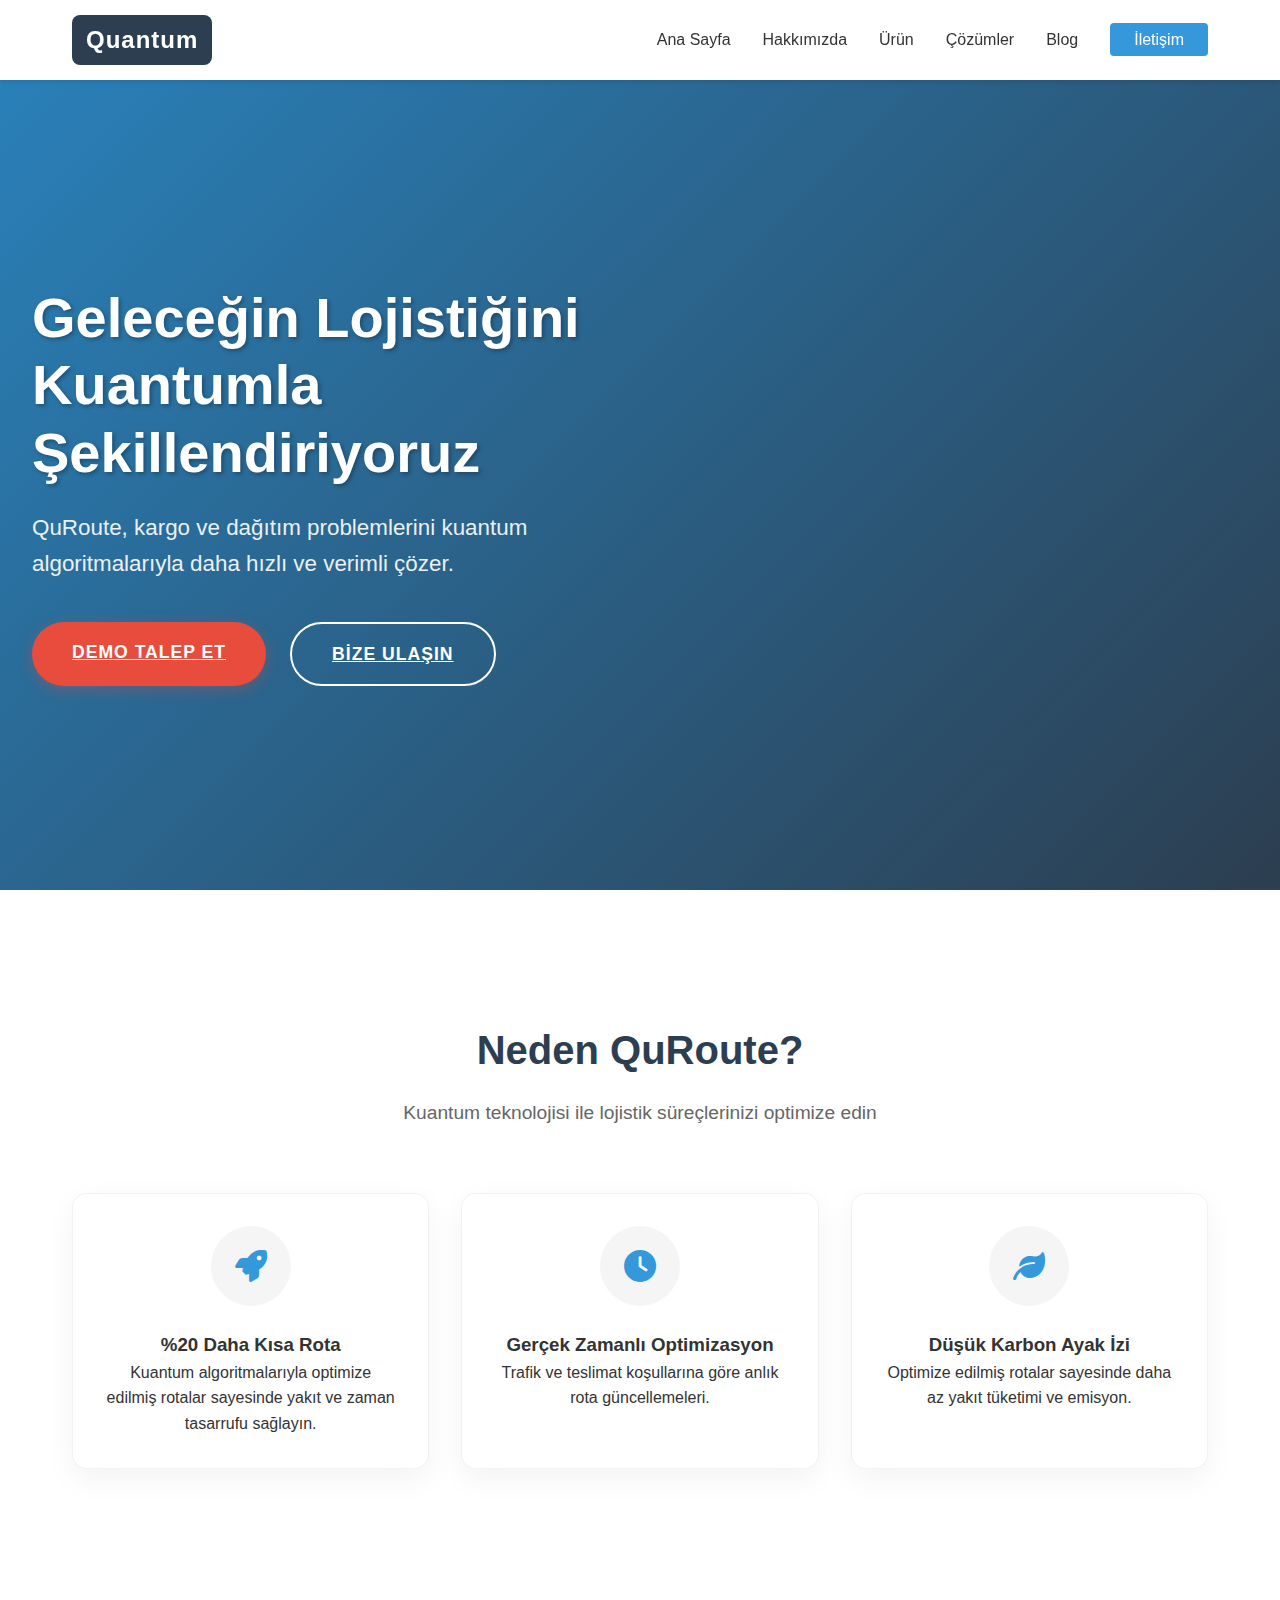
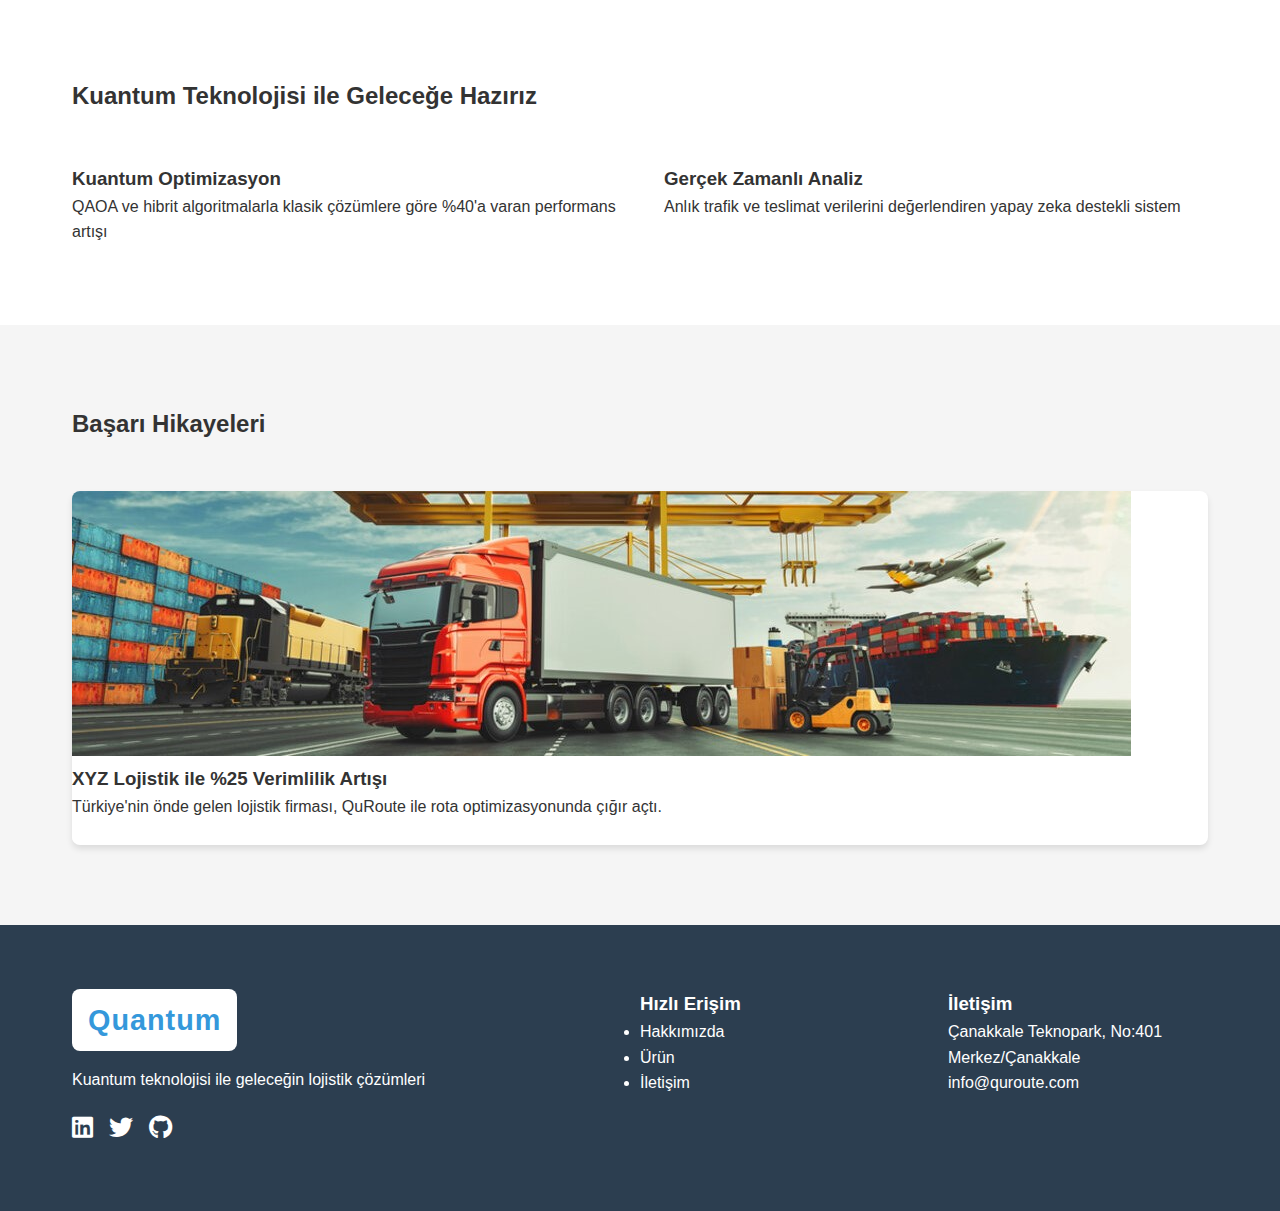
==== index.html @ 0e705e5c "Initial commit" ====
<!DOCTYPE html>
<html lang="tr">
<head>
    <meta charset="UTF-8">
    <meta name="viewport" content="width=device-width, initial-scale=1.0">
    <title>QuRoute - Kuantum Tabanlı Lojistik Optimizasyonu</title>
    <link rel="stylesheet" href="assets/css/styles.css">
    <link rel="stylesheet" href="assets/css/responsive.css">
    <link rel="stylesheet" href="https://cdnjs.cloudflare.com/ajax/libs/font-awesome/6.0.0/css/all.min.css">
</head>
<body>
    <script src="assets/js/nav-loader.js"></script>

    <header class="hero">
        <div class="hero-content">
            <h1>Geleceğin Lojistiğini Kuantumla Şekillendiriyoruz</h1>
            <p class="hero-subtitle">
                QuRoute, kargo ve dağıtım problemlerini kuantum algoritmalarıyla 
                daha hızlı ve verimli çözer.
            </p>
            <div class="cta-buttons">
                <a href="/pages/contact.html" class="btn btn-primary">Demo Talep Et</a>
                <a href="/pages/contact.html" class="btn btn-secondary">Bize Ulaşın</a>
            </div>
        </div>
        <div class="hero-visual">
            <!-- Kuantum efekt animasyonu için canvas element -->
            <canvas id="quantum-effect"></canvas>
        </div>
    </header>

    <section class="features">
        <div class="section-title">
            <h2>Neden QuRoute?</h2>
            <p>Kuantum teknolojisi ile lojistik süreçlerinizi optimize edin</p>
        </div>
        <div class="container">
            <div class="features-grid">
                <div class="feature-card">
                    <div class="feature-icon">
                        <i class="fas fa-rocket"></i>
                    </div>
                    <h3>%20 Daha Kısa Rota</h3>
                    <p>Kuantum algoritmalarıyla optimize edilmiş rotalar sayesinde yakıt ve zaman tasarrufu sağlayın.</p>
                </div>
                
                <div class="feature-card">
                    <div class="feature-icon">
                        <i class="fas fa-clock"></i>
                    </div>
                    <h3>Gerçek Zamanlı Optimizasyon</h3>
                    <p>Trafik ve teslimat koşullarına göre anlık rota güncellemeleri.</p>
                </div>
                
                <div class="feature-card">
                    <div class="feature-icon">
                        <i class="fas fa-leaf"></i>
                    </div>
                    <h3>Düşük Karbon Ayak İzi</h3>
                    <p>Optimize edilmiş rotalar sayesinde daha az yakıt tüketimi ve emisyon.</p>
                </div>
            </div>
        </div>
    </section>

    <section class="tech-overview">
        <div class="container">
            <h2>Kuantum Teknolojisi ile Geleceğe Hazırız</h2>
            <div class="tech-grid">
                <div class="tech-item">
                    <h3>Kuantum Optimizasyon</h3>
                    <p>QAOA ve hibrit algoritmalarla klasik çözümlere göre %40'a varan performans artışı</p>
                </div>
                <div class="tech-item">
                    <h3>Gerçek Zamanlı Analiz</h3>
                    <p>Anlık trafik ve teslimat verilerini değerlendiren yapay zeka destekli sistem</p>
                </div>
            </div>
        </div>
    </section>

    <section class="case-studies">
        <div class="container">
            <h2>Başarı Hikayeleri</h2>
            <div class="case-grid">
                <article class="case-card">
                    <img src="assets/images/case1.jpg" alt="Vaka Çalışması 1">
                    <h3>XYZ Lojistik ile %25 Verimlilik Artışı</h3>
                    <p>Türkiye'nin önde gelen lojistik firması, QuRoute ile rota optimizasyonunda çığır açtı.</p>
                    <a href="#" class="btn-secondary">Detayları İncele</a>
                </article>
                <!-- Diğer vaka çalışmaları -->
            </div>
        </div>
    </section>

    <script src="assets/js/main.js"></script>
    <script src="assets/js/quantum-animation.js"></script>
    <script src="assets/js/footer-loader.js"></script>
</body>
</html>
---- assets/css/styles.css ----
:root {
    --primary-color: #2c3e50;
    --secondary-color: #3498db;
    --accent-color: #e74c3c;
    --gradient-start: #2980b9;
    --gradient-end: #2c3e50;
    --text-color: #333;
    --light-bg: #f5f5f5;
    --white: #ffffff;
    --dark-overlay: rgba(0, 0, 0, 0.6);
}

* {
    margin: 0;
    padding: 0;
    box-sizing: border-box;
}

body {
    font-family: 'Inter', sans-serif;
    line-height: 1.6;
    color: var(--text-color);
}

.container {
    max-width: 1200px;
    margin: 0 auto;
    padding: 0 2rem;
}

/* Navigation Styles */
.main-nav {
    background: var(--white);
    padding: 0.8rem 0;
    box-shadow: 0 2px 5px rgba(0,0,0,0.1);
    position: fixed;
    top: 0;
    left: 0;
    right: 0;
    z-index: 1000;
    height: 80px;
}

.main-nav .container {
    display: flex;
    justify-content: space-between;
    align-items: center;
    height: 100%;
}

.logo {
    display: flex;
    align-items: center;
}

.nav-brand {
    background: var(--primary-color);
    padding: 6px 14px;
    border-radius: 8px;
    text-decoration: none;
    transition: all 0.3s ease;
}

.nav-brand .quantum-text {
    font-size: 1.5rem;
    font-weight: 700;
    color: white;
    letter-spacing: 1px;
}

.nav-brand:hover {
    transform: translateY(-2px);
    box-shadow: 0 5px 15px rgba(0, 0, 0, 0.1);
}

@media (max-width: 768px) {
    .nav-brand .quantum-text {
        font-size: 1.3rem;
    }
}

.nav-links {
    display: flex;
    gap: 2rem;
    list-style: none;
    align-items: center;
}

.nav-links a {
    text-decoration: none;
    color: var(--text-color);
    font-weight: 500;
    transition: color 0.3s ease;
}

/* Aktif menü öğesi stilleri */
.nav-links a.active {
    color: var(--secondary-color);
    font-weight: 600;
    position: relative;
}

.nav-links a.active::after {
    content: '';
    position: absolute;
    bottom: -4px;
    left: 0;
    width: 100%;
    height: 2px;
    background-color: var(--secondary-color);
}

/* Aktif contact butonu stili */
.nav-links a.btn-contact.active {
    background: var(--primary-color);
    color: var(--white) !important;
}

.btn-contact {
    background: var(--secondary-color);
    color: var(--white) !important;
    padding: 0.5rem 1.5rem;
    border-radius: 4px;
}

/* Hero Section Styles */
.hero {
    margin-top: 80px;
    min-height: 90vh;
    display: flex;
    align-items: center;
    background: linear-gradient(135deg, var(--gradient-start), var(--gradient-end));
    position: relative;
    color: white;
    padding: 2rem;
    overflow: hidden;
}

.hero::before {
    content: '';
    position: absolute;
    top: 0;
    left: 0;
    right: 0;
    bottom: 0;
    background: url('../images/hero-bg.jpg') center/cover;
    opacity: 0.15;
    z-index: 1;
}

.hero-content {
    position: relative;
    z-index: 2;
    max-width: 600px;
    animation: slideIn 1s ease-out;
}

.hero h1 {
    font-size: 3.5rem;
    font-weight: 800;
    margin-bottom: 1.5rem;
    line-height: 1.2;
    text-shadow: 2px 2px 4px rgba(0,0,0,0.3);
}

.hero-subtitle {
    font-size: 1.4rem;
    line-height: 1.6;
    margin-bottom: 2.5rem;
    opacity: 0.9;
}

.cta-buttons {
    display: flex;
    gap: 1.5rem;
}

.btn {
    padding: 1rem 2.5rem;
    border-radius: 50px;
    font-weight: 600;
    text-transform: uppercase;
    letter-spacing: 1px;
    transition: all 0.3s ease;
    font-size: 1.1rem;
}

.btn-primary {
    background: var(--accent-color);
    color: var(--white);
    box-shadow: 0 4px 15px rgba(231, 76, 60, 0.3);
}

.btn-primary:hover {
    transform: translateY(-2px);
    box-shadow: 0 6px 20px rgba(231, 76, 60, 0.4);
}

.btn-secondary {
    background: transparent;
    border: 2px solid var(--white);
    color: var(--white);
}

.btn-secondary:hover {
    background: var(--white);
    color: var(--primary-color);
}

/* Features Section Styles */
.features {
    padding: 8rem 0;
    background: var(--white);
}

.section-title {
    text-align: center;
    margin-bottom: 4rem;
}

.section-title h2 {
    font-size: 2.5rem;
    color: var(--primary-color);
    margin-bottom: 1rem;
}

.section-title p {
    font-size: 1.2rem;
    color: #666;
    max-width: 600px;
    margin: 0 auto;
}

.features-grid {
    display: grid;
    grid-template-columns: repeat(auto-fit, minmax(300px, 1fr));
    gap: 2rem;
    margin-top: 3rem;
}

.feature-card {
    background: var(--white);
    padding: 2.5rem;
    border-radius: 15px;
    box-shadow: 0 10px 30px rgba(0, 0, 0, 0.08);
    transition: all 0.3s ease;
    border: 1px solid rgba(0, 0, 0, 0.05);
}

.feature-card:hover {
    transform: translateY(-10px);
    box-shadow: 0 15px 40px rgba(0, 0, 0, 0.12);
}

.feature-icon {
    font-size: 2.5rem;
    color: var(--accent-color);
    margin-bottom: 1.5rem;
}

@keyframes slideIn {
    from {
        opacity: 0;
        transform: translateX(-50px);
    }
    to {
        opacity: 1;
        transform: translateX(0);
    }
}

/* Tech Overview Styles */
.tech-overview {
    padding: 5rem 0;
}

.tech-grid {
    display: grid;
    grid-template-columns: repeat(2, 1fr);
    gap: 3rem;
    margin-top: 3rem;
}

/* Case Studies Styles */
.case-studies {
    padding: 5rem 0;
    background: var(--light-bg);
}

.case-grid {
    display: grid;
    grid-template-columns: repeat(auto-fit, minmax(300px, 1fr));
    gap: 2rem;
    margin-top: 3rem;
}

.case-card {
    background: var(--white);
    border-radius: 8px;
    overflow: hidden;
    box-shadow: 0 4px 6px rgba(0, 0, 0, 0.1);
}

/* Footer Styles */
.main-footer {
    background: var(--primary-color);
    color: var(--white);
    padding: 4rem 0;
}

.footer-grid {
    display: grid;
    grid-template-columns: 2fr 1fr 1fr;
    gap: 3rem;
}

.footer-grid a {
    color: var(--white);
    text-decoration: none;
    transition: opacity 0.3s ease;
}

.footer-grid a:hover {
    opacity: 0.8;
}

.social-links {
    display: flex;
    gap: 1rem;
    margin-top: 1rem;
}

.social-links a {
    color: var(--white);
    font-size: 1.5rem;
}

/* Mobile menu styles */
.mobile-menu-btn {
    display: none;
    font-size: 1.5rem;
    cursor: pointer;
}

@media (max-width: 768px) {
    .mobile-menu-btn {
        display: block;
    }

    .nav-links {
        display: none;
        position: absolute;
        top: 100%;
        left: 0;
        right: 0;
        background: white;
        padding: 1rem;
        flex-direction: column;
        align-items: center;
        box-shadow: 0 2px 5px rgba(0,0,0,0.1);
    }

    .nav-links.active {
        display: flex;
    }

    .nav-links li {
        margin: 1rem 0;
    }
} 

/* Ana içerik için padding ekliyoruz */
main {
    padding-top: 80px;
}

.page-header {
    width: 100%;
    background: var(--primary-color);
    color: var(--white);
    padding: 3rem 2rem;
    text-align: center;
    margin-bottom: 3rem;
    position: relative;
    overflow: hidden;
}

.page-header .container {
    max-width: 800px;
    margin: 0 auto;
    position: relative;
    z-index: 2;
    padding: 1rem;
}

.page-header h1 {
    font-size: 2.5rem;
    margin-bottom: 1rem;
    line-height: 1.2;
    color: var(--white);
    font-weight: 600;
    text-shadow: 0 2px 4px rgba(0,0,0,0.1);
}

.page-header p {
    font-size: 1.1rem;
    opacity: 0.9;
    max-width: 600px;
    margin: 0 auto;
    color: var(--white);
    line-height: 1.5;
}

/* Sayfa başlığı arka plan efekti */
.page-header::before {
    content: '';
    position: absolute;
    top: 0;
    left: 0;
    right: 0;
    bottom: 0;
    background: linear-gradient(135deg, var(--gradient-start), var(--gradient-end));
    opacity: 0.1;
}

/* Responsive ayarlar */
@media (max-width: 768px) {
    .main-nav {
        height: 60px;
    }
    
    .page-header {
        padding: 2rem;
    }
    
    main {
        padding-top: 60px;
    }
    
    .page-header h1 {
        font-size: 2rem;
    }
    
    .page-header p {
        font-size: 1rem;
    }
} 

/* Solutions sayfası için özel stil */
.solutions-header {
    padding: 3rem 2rem;
    background: var(--primary-color);
    color: var(--white);
}

/* Contact sayfası için özel stil */
.contact-header {
    padding: 3rem 2rem;
    background: var(--primary-color);
    color: var(--white);
} 

/* Header stats */
.header-stats {
    display: flex;
    justify-content: center;
    gap: 3rem;
    margin-top: 2rem;
}

.header-stats .stat-item {
    background: rgba(255, 255, 255, 0.1);
    padding: 1.5rem 2rem;
    border-radius: 10px;
    backdrop-filter: blur(10px);
}

.header-stats .stat-number {
    display: block;
    font-size: 2.5rem;
    font-weight: 700;
    margin-bottom: 0.5rem;
}

.header-stats .stat-label {
    font-size: 1rem;
    opacity: 0.9;
}

/* Vision Mission Cards */
.vision-box, .mission-box {
    position: relative;
    background: white;
    padding: 3rem;
    border-radius: 15px;
    box-shadow: 0 10px 30px rgba(0, 0, 0, 0.05);
    transition: all 0.3s ease;
    overflow: hidden;
}

.card-overlay {
    position: absolute;
    top: 0;
    left: 0;
    right: 0;
    height: 5px;
    background: linear-gradient(90deg, var(--secondary-color), var(--accent-color));
}

.vision-points, .mission-points {
    list-style: none;
    margin-top: 1.5rem;
}

.vision-points li, .mission-points li {
    display: flex;
    align-items: center;
    gap: 0.5rem;
    margin-bottom: 0.8rem;
}

.vision-points i, .mission-points i {
    color: var(--secondary-color);
}

/* Team Members */
.team-grid {
    display: grid;
    grid-template-columns: repeat(auto-fit, minmax(300px, 1fr));
    gap: 2rem;
    margin-top: 3rem;
}

.member-card {
    background: white;
    border-radius: 15px;
    overflow: hidden;
    box-shadow: 0 10px 30px rgba(0, 0, 0, 0.05);
    transition: all 0.3s ease;
}

.member-card:hover {
    transform: translateY(-10px);
    box-shadow: 0 15px 40px rgba(0, 0, 0, 0.1);
}

.member-image-wrapper {
    position: relative;
    height: 300px;
    overflow: hidden;
}

.member-image-wrapper img {
    width: 100%;
    height: 100%;
    object-fit: cover;
    transition: transform 0.3s ease;
}

.member-card:hover .member-image-wrapper img {
    transform: scale(1.05);
}

.member-info {
    padding: 2rem;
    text-align: center;
}

.member-info h3 {
    color: var(--primary-color);
    font-size: 1.5rem;
    margin-bottom: 0.5rem;
}

.member-info .role {
    color: var(--secondary-color);
    font-weight: 500;
    margin-bottom: 0.5rem;
}

.member-skills {
    display: flex;
    flex-wrap: wrap;
    gap: 0.5rem;
    justify-content: center;
    margin-top: 1rem;
}

.member-skills span {
    background: var(--light-bg);
    padding: 0.4rem 1rem;
    border-radius: 20px;
    font-size: 0.9rem;
    color: var(--primary-color);
}

@media (max-width: 768px) {
    .header-stats {
        flex-direction: column;
        gap: 1rem;
    }
    
    .vision-mission-grid {
        grid-template-columns: 1fr;
    }
} 

/* Product Page Styles */
.step-card {
    position: relative;
    background: white;
    padding: 2rem;
    border-radius: 15px;
    box-shadow: 0 10px 30px rgba(0, 0, 0, 0.05);
    transition: all 0.3s ease;
    margin-bottom: 2rem;
    overflow: hidden;
}

.step-overlay {
    position: absolute;
    top: 0;
    left: 0;
    right: 0;
    height: 5px;
    background: linear-gradient(90deg, var(--secondary-color), var(--accent-color));
}

.step-card:hover {
    transform: translateX(10px);
    box-shadow: 0 15px 40px rgba(0, 0, 0, 0.1);
}

.step-icon {
    width: 60px;
    height: 60px;
    background: var(--secondary-color);
    border-radius: 50%;
    display: flex;
    align-items: center;
    justify-content: center;
    color: white;
    font-size: 1.5rem;
    margin-bottom: 1.5rem;
}

.visual-card {
    background: white;
    border-radius: 15px;
    overflow: hidden;
    box-shadow: 0 10px 30px rgba(0, 0, 0, 0.05);
}

.visual-info {
    padding: 2rem;
    text-align: center;
    background: var(--light-bg);
}

.features-grid {
    display: grid;
    grid-template-columns: repeat(auto-fit, minmax(300px, 1fr));
    gap: 2rem;
    margin-top: 3rem;
}

.feature-card {
    background: white;
    padding: 2rem;
    border-radius: 15px;
    box-shadow: 0 10px 30px rgba(0, 0, 0, 0.05);
    text-align: center;
    transition: all 0.3s ease;
}

.feature-card:hover {
    transform: translateY(-10px);
    box-shadow: 0 15px 40px rgba(0, 0, 0, 0.1);
}

.feature-icon {
    width: 80px;
    height: 80px;
    background: var(--light-bg);
    border-radius: 50%;
    display: flex;
    align-items: center;
    justify-content: center;
    margin: 0 auto 1.5rem;
    font-size: 2rem;
    color: var(--secondary-color);
} 

/* Solutions Page Styles */
.solutions-grid {
    display: grid;
    grid-template-columns: repeat(auto-fit, minmax(300px, 1fr));
    gap: 2rem;
    margin-top: 3rem;
}

.solution-card {
    position: relative;
    background: white;
    border-radius: 15px;
    padding: 2rem;
    box-shadow: 0 10px 30px rgba(0, 0, 0, 0.05);
    transition: all 0.3s ease;
    overflow: hidden;
}

.solution-card:hover {
    transform: translateY(-10px);
    box-shadow: 0 15px 40px rgba(0, 0, 0, 0.1);
}

.solution-icon {
    width: 70px;
    height: 70px;
    background: var(--light-bg);
    border-radius: 50%;
    display: flex;
    align-items: center;
    justify-content: center;
    font-size: 1.8rem;
    color: var(--secondary-color);
    margin-bottom: 1.5rem;
}

.solution-content h2 {
    color: var(--primary-color);
    margin-bottom: 1rem;
}

.benefits {
    list-style: none;
    margin: 1.5rem 0;
}

.benefits li {
    display: flex;
    align-items: center;
    gap: 0.5rem;
    margin-bottom: 0.8rem;
    color: #666;
}

.benefits li i {
    color: var(--secondary-color);
}

/* Case Studies */
.case-studies {
    background: var(--light-bg);
    padding: 5rem 0;
}

.case-studies-grid {
    display: grid;
    grid-template-columns: repeat(auto-fit, minmax(300px, 1fr));
    gap: 2rem;
    margin-top: 3rem;
}

.case-study-card {
    background: white;
    border-radius: 15px;
    overflow: hidden;
    box-shadow: 0 10px 30px rgba(0, 0, 0, 0.05);
    transition: all 0.3s ease;
}

.case-study-card:hover {
    transform: translateY(-10px);
    box-shadow: 0 15px 40px rgba(0, 0, 0, 0.1);
}

.case-study-image {
    height: 200px;
    overflow: hidden;
}

.case-study-image img {
    width: 100%;
    height: 100%;
    object-fit: cover;
    transition: transform 0.3s ease;
}

.case-study-card:hover .case-study-image img {
    transform: scale(1.05);
}

.case-study-content {
    padding: 2rem;
}

.case-study-content h3 {
    color: var(--primary-color);
    margin-bottom: 0.5rem;
}

.case-study-content .stats {
    color: var(--secondary-color);
    font-weight: 500;
    margin-bottom: 1rem;
}

.read-more {
    display: inline-flex;
    align-items: center;
    gap: 0.5rem;
    color: var(--secondary-color);
    text-decoration: none;
    margin-top: 1rem;
    font-weight: 500;
    transition: gap 0.3s ease;
}

.read-more:hover {
    gap: 1rem;
} 

/* Blog Page Styles */
.blog-filters {
    margin-bottom: 3rem;
}

.search-box {
    position: relative;
    max-width: 500px;
    margin: 0 auto 2rem;
}

.search-box input {
    width: 100%;
    padding: 1rem 1rem 1rem 3rem;
    border: none;
    border-radius: 50px;
    box-shadow: 0 5px 15px rgba(0, 0, 0, 0.05);
    font-size: 1rem;
    transition: all 0.3s ease;
}

.search-box input:focus {
    box-shadow: 0 8px 25px rgba(0, 0, 0, 0.1);
    transform: translateY(-2px);
}

.filter-wrapper {
    display: flex;
    gap: 1rem;
    justify-content: center;
    flex-wrap: wrap;
    margin-top: 2rem;
    background: rgba(255, 255, 255, 0.95);
    padding: 1rem;
    border-radius: 30px;
    box-shadow: 0 5px 15px rgba(0, 0, 0, 0.08);
}

.filter-btn {
    padding: 0.8rem 1.5rem;
    border: none;
    border-radius: 25px;
    background: white;
    color: var(--text-color);
    cursor: pointer;
    transition: all 0.3s ease;
    box-shadow: 0 5px 15px rgba(0, 0, 0, 0.1);
    font-weight: 500;
    font-size: 0.95rem;
    border: 1px solid rgba(0, 0, 0, 0.08);
}

.filter-btn:hover {
    transform: translateY(-2px);
    box-shadow: 0 8px 25px rgba(0, 0, 0, 0.15);
    background: white;
    border-color: var(--secondary-color);
    color: var(--secondary-color);
}

.filter-btn.active {
    background: var(--secondary-color);
    color: white;
    border-color: var(--secondary-color);
    box-shadow: 0 5px 15px rgba(52, 152, 219, 0.4);
}

.blog-card {
    background: white;
    border-radius: 15px;
    overflow: hidden;
    box-shadow: 0 10px 30px rgba(0, 0, 0, 0.05);
    transition: all 0.3s ease;
}

.blog-card:hover {
    transform: translateY(-10px);
    box-shadow: 0 15px 40px rgba(0, 0, 0, 0.1);
}

.blog-image {
    position: relative;
    height: 250px;
    overflow: hidden;
}

.blog-image img {
    width: 100%;
    height: 100%;
    object-fit: cover;
    transition: transform 0.3s ease;
}

.blog-card:hover .blog-image img {
    transform: scale(1.05);
}

.blog-category {
    position: absolute;
    top: 1rem;
    right: 1rem;
    background: var(--accent-color);
    color: white;
    padding: 0.5rem 1rem;
    border-radius: 20px;
    font-size: 0.9rem;
}

.blog-content {
    padding: 2rem;
}

.blog-meta {
    display: flex;
    gap: 1.5rem;
    color: #666;
    font-size: 0.9rem;
    margin: 1rem 0;
    flex-wrap: wrap;
}

.blog-meta span {
    display: flex;
    align-items: center;
    gap: 0.5rem;
}

/* Blog Pagination Styles */
.pagination {
    display: flex;
    justify-content: center;
    align-items: center;
    gap: 0.5rem;
    margin-top: 4rem;
}

.page-number, .page-nav, .page-dots {
    width: 40px;
    height: 40px;
    display: flex;
    align-items: center;
    justify-content: center;
    border-radius: 10px;
    font-weight: 500;
    transition: all 0.3s ease;
}

.page-number {
    background: white;
    color: var(--text-color);
    box-shadow: 0 4px 10px rgba(0, 0, 0, 0.05);
}

.page-number.active {
    background: var(--secondary-color);
    color: white;
    transform: translateY(-2px);
    box-shadow: 0 6px 15px rgba(52, 152, 219, 0.2);
}

.page-nav {
    background: var(--light-bg);
    color: var(--secondary-color);
    font-size: 0.9rem;
}

.page-nav:hover {
    background: var(--secondary-color);
    color: white;
    transform: translateY(-2px);
}

.page-dots {
    color: var(--text-color);
    cursor: default;
}

/* Newsletter Section Styles */
.newsletter-section {
    background: linear-gradient(135deg, var(--primary-color), var(--secondary-color));
    padding: 4rem 0;
    color: white;
    position: relative;
    overflow: hidden;
}

.newsletter-wrapper {
    max-width: 600px;
    margin: 0 auto;
    padding: 2.5rem;
    padding-bottom: 3rem;
    background: rgba(255, 255, 255, 0.1);
    border-radius: 20px;
    backdrop-filter: blur(10px);
    box-shadow: 0 15px 35px rgba(0, 0, 0, 0.2);
    border: 1px solid rgba(255, 255, 255, 0.2);
    text-align: center;
}

.newsletter-content h2 {
    font-size: 1.8rem;
    margin-bottom: 0.5rem;
    font-weight: 600;
}

.newsletter-content p {
    opacity: 0.9;
    margin-bottom: 1.2rem;
    font-size: 1rem;
}

.newsletter-form {
    width: 100%;
}

.newsletter-input-group {
    display: flex;
    gap: 0.8rem;
    align-items: center;
    max-width: 500px;
    margin: 0 auto;
}

.newsletter-input-group .form-group {
    flex: 1;
    position: relative;
    margin: 0;
}

.newsletter-input-group .form-group i {
    position: absolute;
    left: 1rem;
    top: 50%;
    transform: translateY(-50%);
    color: rgba(255, 255, 255, 0.6);
    font-size: 1.1rem;
    z-index: 1;
}

.newsletter-input-group input {
    width: 100%;
    padding: 1rem 1rem 1rem 3rem;
    height: 48px;
    background: rgba(255, 255, 255, 0.1);
    border: 2px solid rgba(255, 255, 255, 0.2);
    border-radius: 12px;
    color: white;
    font-size: 1.1rem;
    transition: all 0.3s ease;
}

.newsletter-input-group input:focus {
    border-color: rgba(255, 255, 255, 0.4);
    background: rgba(255, 255, 255, 0.15);
    outline: none;
}

.newsletter-input-group input::placeholder {
    color: rgba(255, 255, 255, 0.6);
}

.newsletter-input-group .submit-btn {
    background: white;
    color: var(--primary-color);
    border: none;
    padding: 0 1.8rem;
    height: 48px;
    border-radius: 12px;
    font-weight: 600;
    display: flex;
    align-items: center;
    gap: 0.8rem;
    cursor: pointer;
    transition: all 0.3s ease;
    white-space: nowrap;
    width: auto;
    min-width: 120px;
}

.newsletter-input-group .submit-btn:hover {
    background: var(--accent-color);
    color: white;
    transform: translateY(-2px);
    box-shadow: 0 5px 15px rgba(0, 0, 0, 0.2);
}

.newsletter-input-group .submit-btn i {
    font-size: 1.1rem;
}

@media (max-width: 768px) {
    .newsletter-wrapper {
        text-align: center;
        padding: 2rem;
    }

    .newsletter-input-group {
        flex-direction: column;
        gap: 1rem;
        width: 100%;
    }

    .newsletter-input-group input {
        width: 100%;
        text-align: center;
        padding-left: 1rem;
        height: 48px;
    }

    .newsletter-input-group .form-group i {
        display: none;
    }

    .newsletter-input-group .submit-btn {
        width: 100%;
        height: 48px;
        justify-content: center;
    }
} 

/* Contact Page Styles - Modern Update */
.contact-section {
    padding: 4rem 0;
    background: linear-gradient(135deg, #f8f9fa 0%, #e9ecef 100%);
}

.contact-grid {
    display: grid;
    grid-template-columns: 1.2fr 0.8fr;
    gap: 3rem;
    max-width: 1100px;
    margin: 0 auto;
}

.form-card {
    background: white;
    padding: 3rem;
    border-radius: 20px;
    box-shadow: 0 15px 35px rgba(0, 0, 0, 0.1);
}

.form-header {
    text-align: center;
    margin-bottom: 2rem;
}

.form-header i {
    font-size: 2.5rem;
    color: var(--secondary-color);
    margin-bottom: 1rem;
}

.form-header h3 {
    color: var(--primary-color);
    font-size: 1.8rem;
}

.form-group {
    position: relative;
    margin-bottom: 1.5rem;
}

.form-group input,
.form-group textarea {
    width: 100%;
    padding: 1rem 1rem 1rem 3rem;
    border: 2px solid #eef2f7;
    border-radius: 12px;
    font-size: 1rem;
    transition: all 0.3s ease;
    background: #f8fafc;
}

.form-group input:focus,
.form-group textarea:focus {
    border-color: var(--secondary-color);
    background: white;
    box-shadow: 0 5px 15px rgba(52, 152, 219, 0.1);
    outline: none;
}

.form-group textarea {
    min-height: 120px;
    resize: vertical;
}

.input-icon {
    position: absolute;
    left: 1rem;
    top: 50%;
    transform: translateY(-50%);
    color: var(--secondary-color);
    font-size: 1.1rem;
}

.submit-btn {
    width: 100%;
    padding: 1rem;
    border: none;
    border-radius: 12px;
    background: var(--secondary-color);
    color: white;
    font-size: 1.1rem;
    font-weight: 600;
    display: flex;
    align-items: center;
    justify-content: center;
    gap: 0.5rem;
    cursor: pointer;
    transition: all 0.3s ease;
}

.submit-btn:hover {
    background: var(--primary-color);
    transform: translateY(-2px);
    box-shadow: 0 5px 15px rgba(0, 0, 0, 0.1);
}

.info-card {
    background: white;
    padding: 3rem;
    border-radius: 20px;
    box-shadow: 0 15px 35px rgba(0, 0, 0, 0.1);
}

.info-header {
    text-align: center;
    margin-bottom: 2rem;
}

.info-header i {
    font-size: 2.5rem;
    color: var(--secondary-color);
    margin-bottom: 1rem;
}

.info-header h3 {
    color: var(--primary-color);
    font-size: 1.8rem;
}

.info-item {
    display: flex;
    align-items: flex-start;
    gap: 1.5rem;
    margin-bottom: 2rem;
    padding: 1.5rem;
    border-radius: 12px;
    background: #f8fafc;
    transition: all 0.3s ease;
}

.info-item:hover {
    transform: translateX(5px);
    background: #eef2f7;
}

.info-icon {
    width: 45px;
    height: 45px;
    background: var(--secondary-color);
    border-radius: 12px;
    display: flex;
    align-items: center;
    justify-content: center;
    color: white;
    font-size: 1.2rem;
}

.info-content h4 {
    color: var(--primary-color);
    margin-bottom: 0.3rem;
    font-size: 1.1rem;
}

.info-content p {
    color: #666;
    line-height: 1.5;
}

.social-links-contact {
    text-align: center;
    margin-top: 3rem;
    padding-top: 2rem;
    border-top: 2px solid #eef2f7;
}

.social-links-contact h4 {
    color: var(--primary-color);
    margin-bottom: 1rem;
    font-size: 1.1rem;
}

@media (max-width: 768px) {
    .contact-grid {
        grid-template-columns: 1fr;
    }
    
    .form-card, .info-card {
        padding: 2rem;
    }
} 

/* Footer Brand Styles */
.footer-brand {
    background: white;
    padding: 8px 16px;
    border-radius: 8px;
    display: inline-block;
    margin-bottom: 1rem;
}

.quantum-text {
    font-size: 1.8rem;
    font-weight: 700;
    color: var(--secondary-color);
    letter-spacing: 1px;
    font-family: 'Inter', sans-serif;
}

.footer-grid {
    display: grid;
    grid-template-columns: 2fr 1fr 1fr;
    gap: 3rem;
}
---- assets/css/responsive.css ----
/* Tablet */
@media (max-width: 768px) {
    .hero {
        flex-direction: column;
        text-align: center;
    }

    .hero-content {
        margin-right: 0;
        margin-bottom: 2rem;
    }

    .tech-grid {
        grid-template-columns: 1fr;
    }

    .footer-grid {
        grid-template-columns: 1fr;
        text-align: center;
    }

    .social-links {
        justify-content: center;
    }
}

/* Mobile */
@media (max-width: 480px) {
    .nav-links {
        display: none;
    }

    .hero h1 {
        font-size: 2rem;
    }

    .cta-buttons {
        flex-direction: column;
    }

    .features-grid {
        grid-template-columns: 1fr;
    }
}
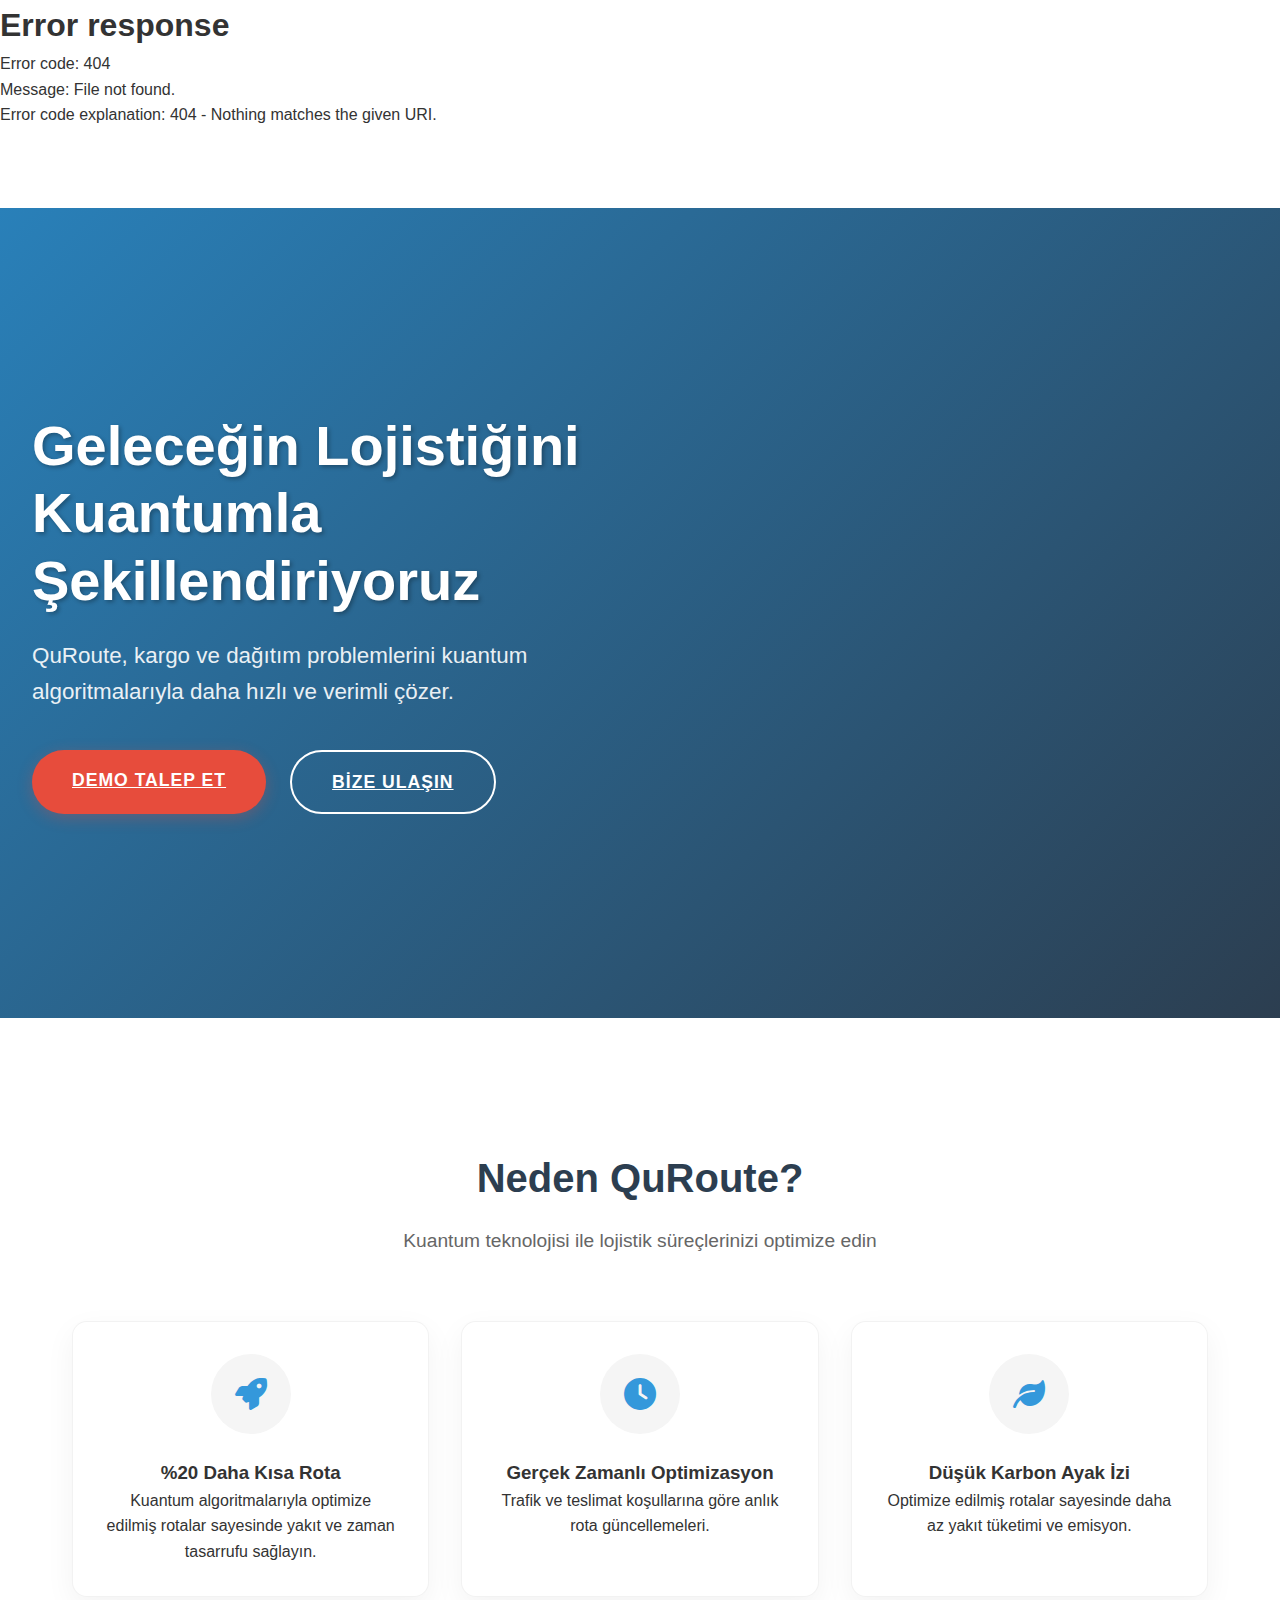
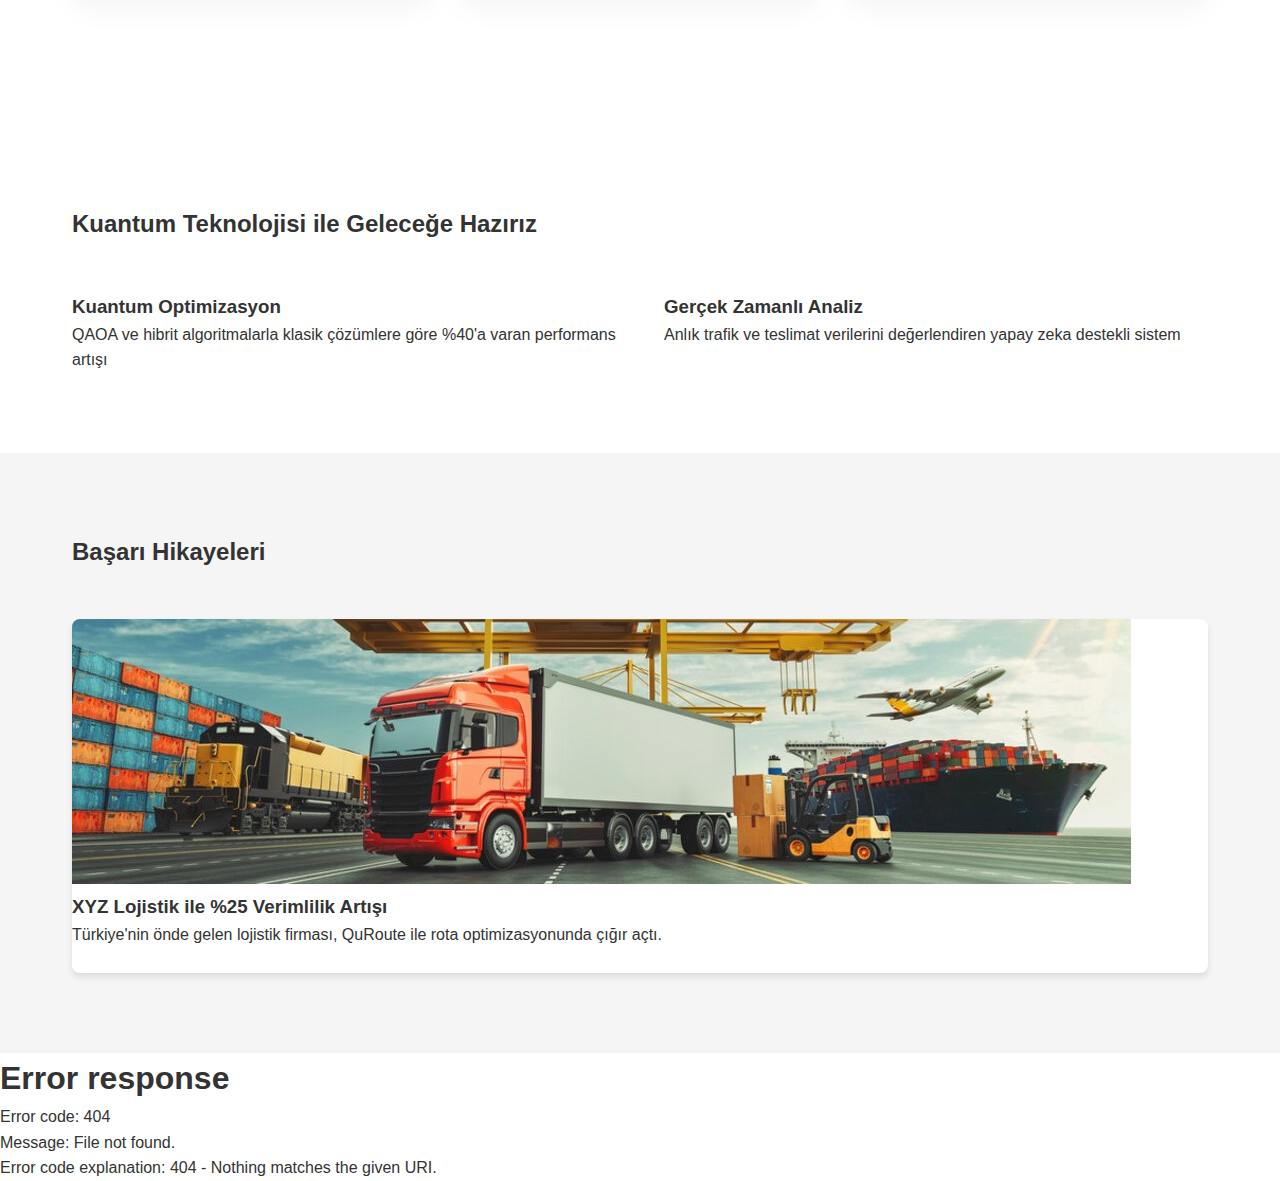
==== commit 52b88843: "değiş" ====
--- a/index.html
+++ b/index.html
@@ -7,6 +7,7 @@
     <link rel="stylesheet" href="assets/css/styles.css">
     <link rel="stylesheet" href="assets/css/responsive.css">
     <link rel="stylesheet" href="https://cdnjs.cloudflare.com/ajax/libs/font-awesome/6.0.0/css/all.min.css">
+    <script src="assets/js/base-url.js"></script>
 </head>
 <body>
     <script src="assets/js/nav-loader.js"></script>
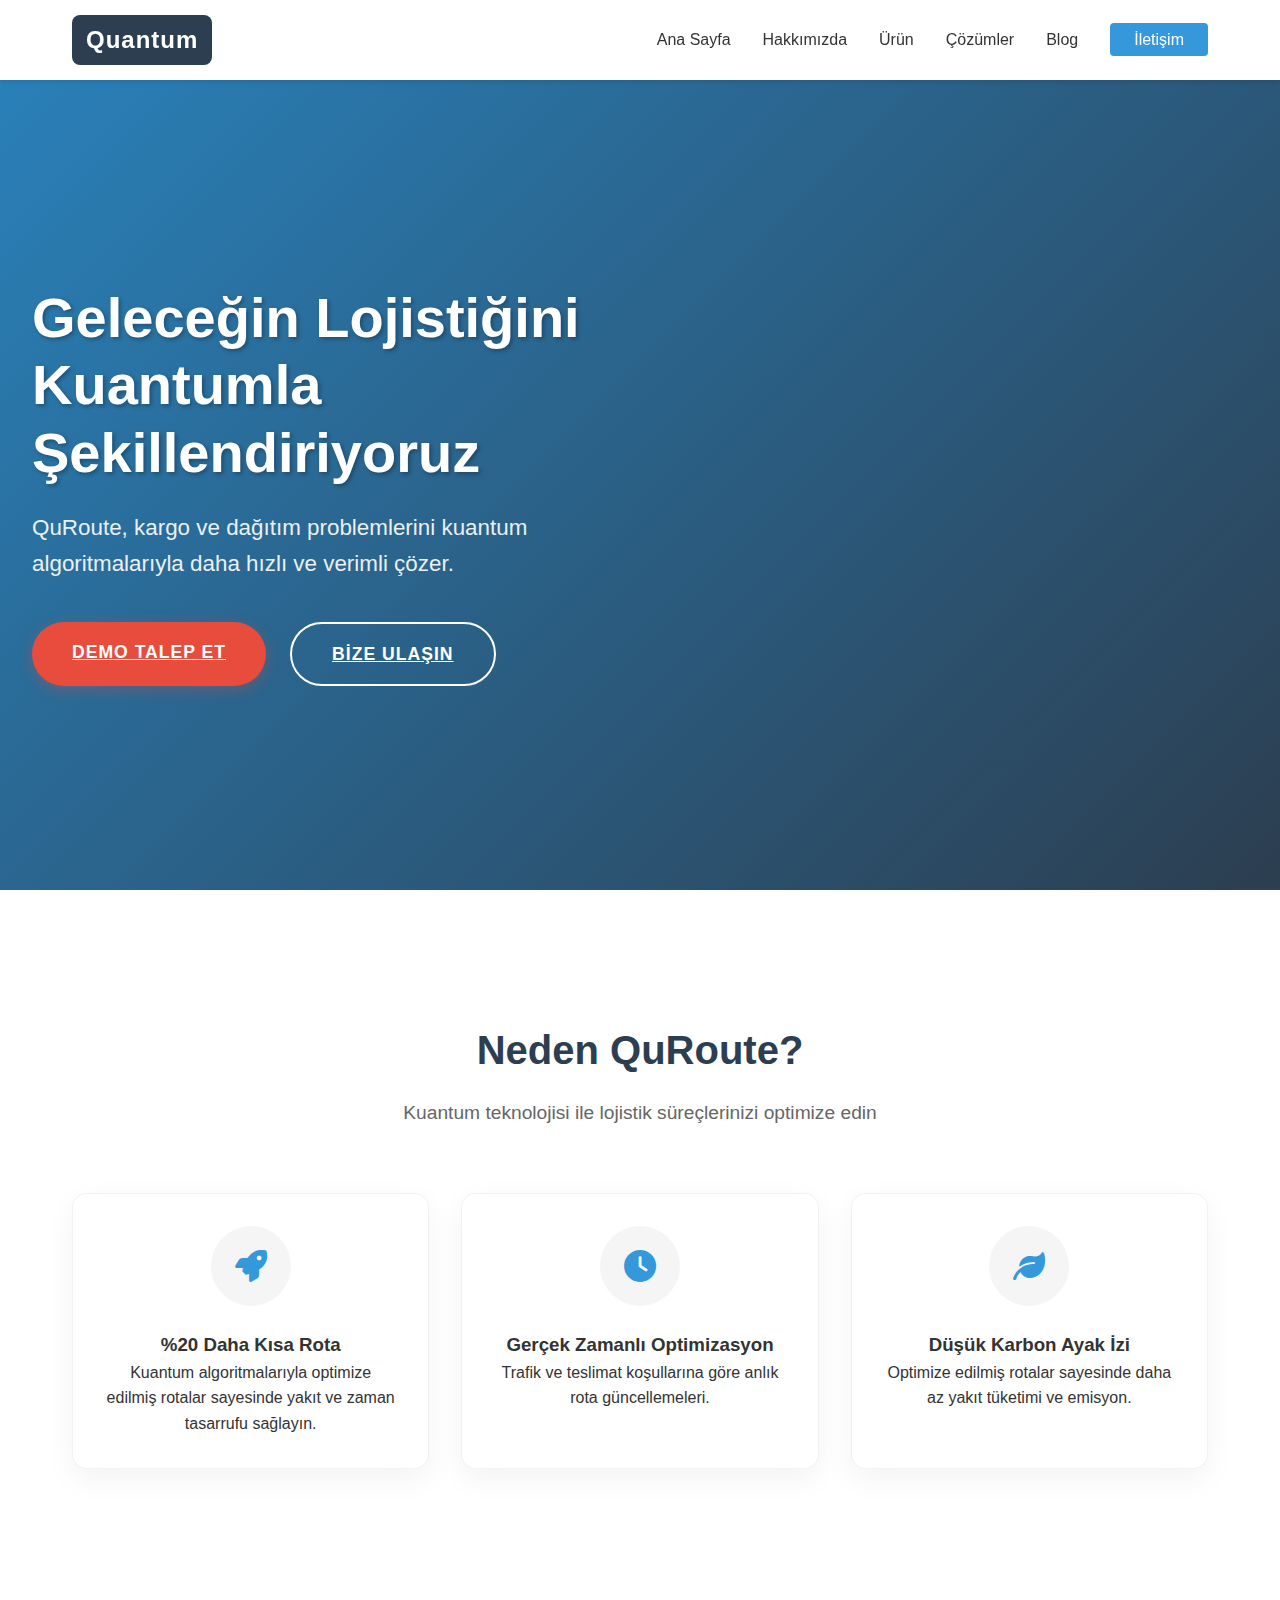
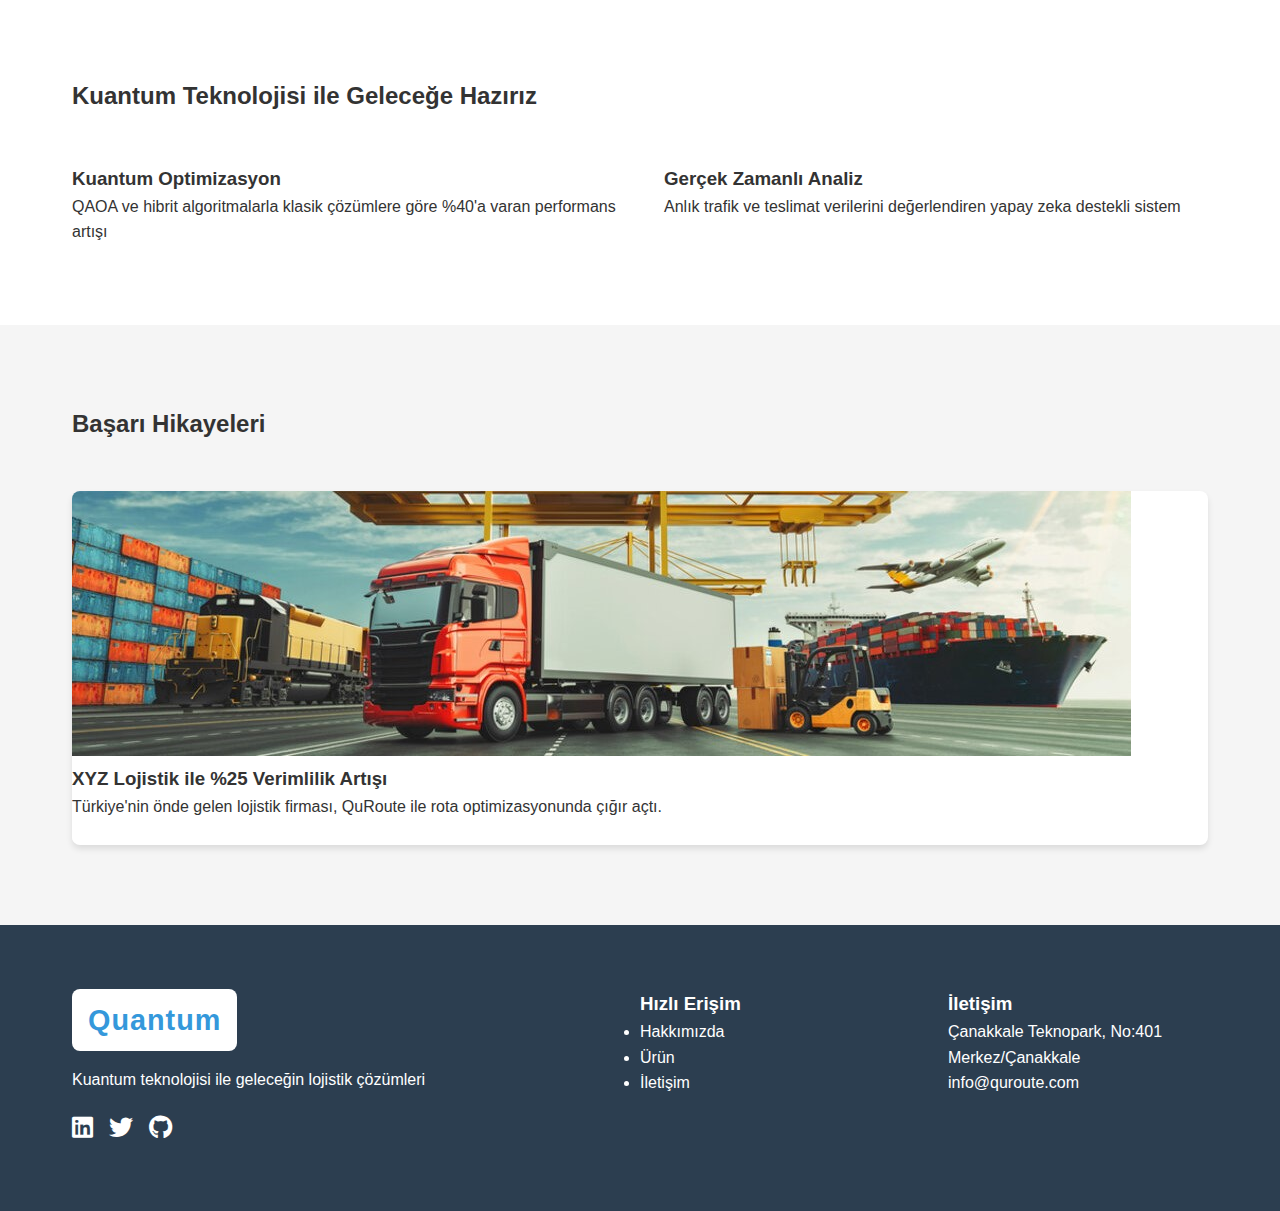
==== commit da4dc582: "ana" ====
--- a/index.html
+++ b/index.html
@@ -7,7 +7,6 @@
     <link rel="stylesheet" href="assets/css/styles.css">
     <link rel="stylesheet" href="assets/css/responsive.css">
     <link rel="stylesheet" href="https://cdnjs.cloudflare.com/ajax/libs/font-awesome/6.0.0/css/all.min.css">
-    <script src="assets/js/base-url.js"></script>
 </head>
 <body>
     <script src="assets/js/nav-loader.js"></script>
